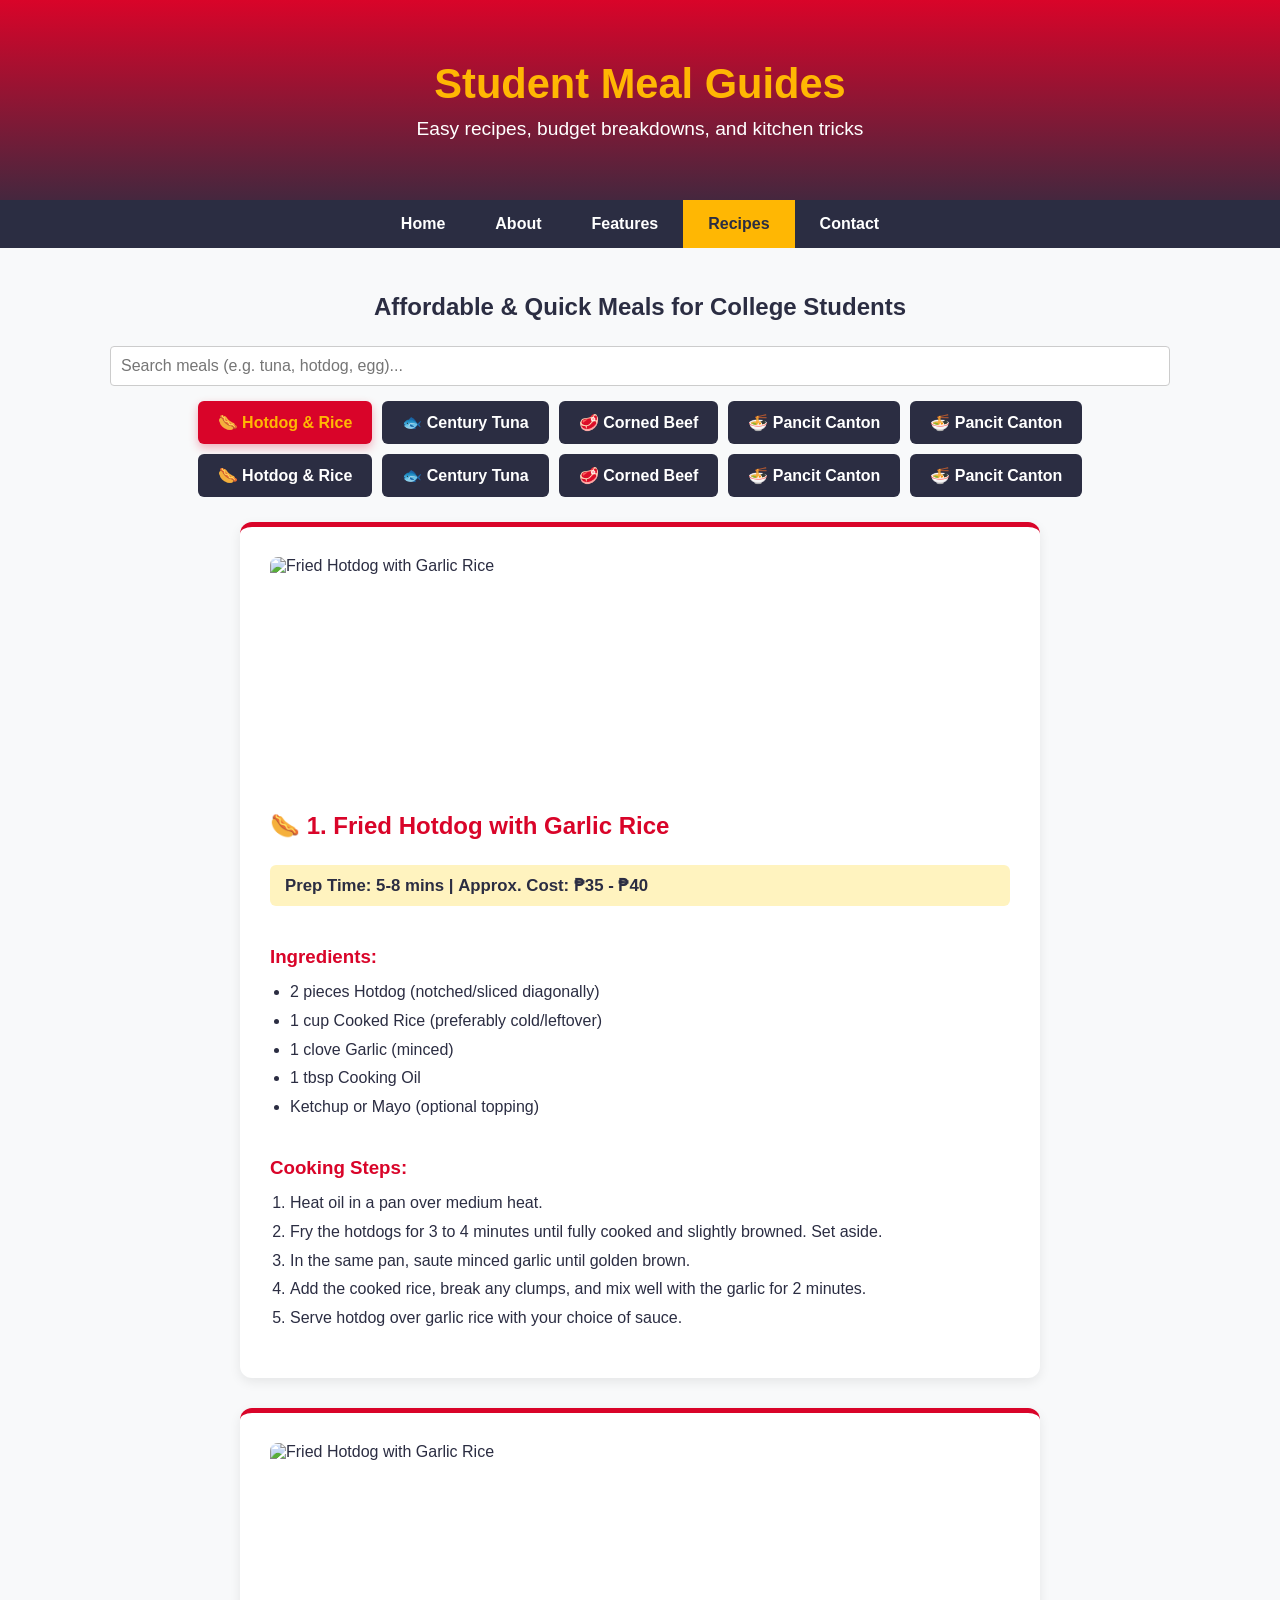
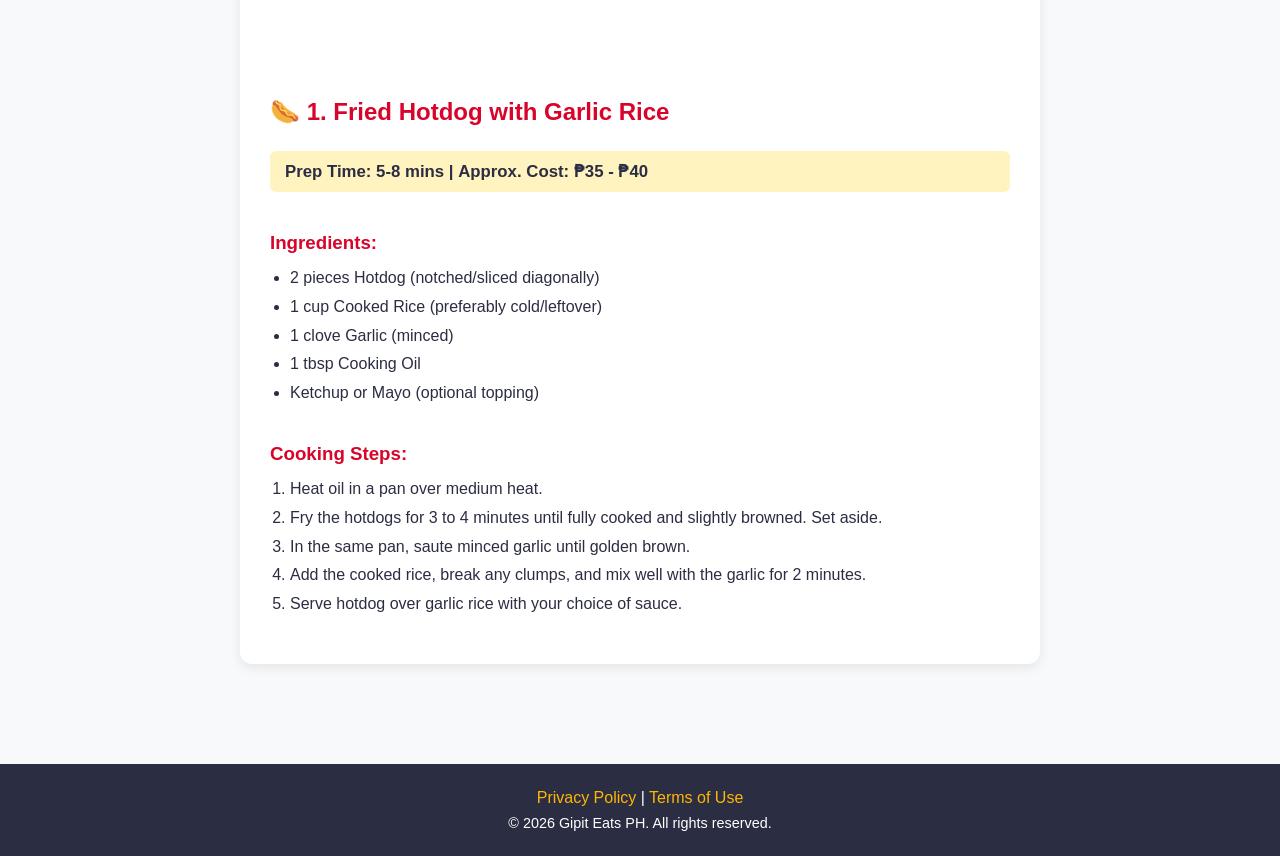
==== recipe.html @ e4b6542c "I already shared the codespace" ====
<!DOCTYPE html>
<html lang="en">
<head>
    <meta charset="UTF-8">
    <meta name="viewport" content="width=device-width, initial-scale=1.0">
    <title>Gipit Eats | Articles & Recipes</title>
    <link rel="stylesheet" href="style.css">
</head>
<body>
    <header>
        <div class="header-image">
            <h1>Student Meal Guides</h1>
            <p>Easy recipes, budget breakdowns, and kitchen tricks</p>
        </div>
        <nav>
            <ul>
                <li><a href="index.html">Home</a></li>
                <li><a href="about.html">About</a></li>
                <li><a href="features.html">Features</a></li>
                <li><a href="recipe.html" class="active">Recipes</a></li>
                <li><a href="contact.html">Contact</a></li>
            </ul>
        </nav>
    </header>
    
    <main>
        <h2 class="page-title">Affordable & Quick Meals for College Students</h2>
        
        <!-- Live Search Box -->
        <div class="search-box">
            <input type="text" id="searchInput" placeholder="Search meals (e.g. tuna, hotdog, egg)...">
        </div>

        <!-- 💡 DAPAT MAY ONCLICK ANG MGA BUTTONS NA ITO -->
        <div class="tab-buttons">
            <button class="tab-btn active" onclick="openRecipe(event, 'tab-one')">🌭 Hotdog & Rice</button>
            <button class="tab-btn" onclick="openRecipe(event, 'tab-two')">🐟 Century Tuna</button>
            <button class="tab-btn" onclick="openRecipe(event, 'tab-three')">🥩 Corned Beef</button>
            <button class="tab-btn" onclick="openRecipe(event, 'tab-four')">🍜 Pancit Canton</button>
            <button class="tab-btn" onclick="openRecipe(event, 'tab-five')">🍜 Pancit Canton</button>
            <button class="tab-btn" onclick="openRecipe(event, 'tab-six')">🌭 Hotdog & Rice</button>
            <button class="tab-btn" onclick="openRecipe(event, 'tab-seven')">🐟 Century Tuna</button>
            <button class="tab-btn" onclick="openRecipe(event, 'tab-eight')">🥩 Corned Beef</button>
            <button class="tab-btn" onclick="openRecipe(event, 'tab-nine')">🍜 Pancit Canton</button>
            <button class="tab-btn" onclick="openRecipe(event, 'tab-ten')">🍜 Pancit Canton</button>
        </div>

        <div id="articleList">
            <!-- TAB 1: Hotdog & Rice -->
            <div id="tab-one" class="tab-content active-tab column">
                <article class="recipe-card">
                    <img src="images/article1.jpg" alt="Fried Hotdog with Garlic Rice">
                    <h2>🌭 1. Fried Hotdog with Garlic Rice</h2>
                    <p class="recipe-meta"><strong>Prep Time:</strong> 5-8 mins | <strong>Approx. Cost:</strong> ₱35 - ₱40</p>
                    <h3>Ingredients:</h3>
                    <ul class="recipe-list">
                        <li>2 pieces Hotdog (notched/sliced diagonally)</li>
                        <li>1 cup Cooked Rice (preferably cold/leftover)</li>
                        <li>1 clove Garlic (minced)</li>
                        <li>1 tbsp Cooking Oil</li>
                        <li>Ketchup or Mayo (optional topping)</li>
                    </ul>
                    <h3>Cooking Steps:</h3>
                    <ol class="recipe-list">
                        <li>Heat oil in a pan over medium heat.</li>
                        <li>Fry the hotdogs for 3 to 4 minutes until fully cooked and slightly browned. Set aside.</li>
                        <li>In the same pan, saute minced garlic until golden brown.</li>
                        <li>Add the cooked rice, break any clumps, and mix well with the garlic for 2 minutes.</li>
                        <li>Serve hotdog over garlic rice with your choice of sauce.</li>
                    </ol>
                </article>
            </div>

            <!-- TAB 2: Century Tuna -->
            <div id="tab-two" class="tab-content column">
                <article class="recipe-card">
                    <img src="images/article2.jpg" alt="Sautéed Century Tuna with Rice">
                    <h2>🐟 2. Century Tuna & Calamansi Combo</h2>
                    <p class="recipe-meta"><strong>Prep Time:</strong> 5 mins | <strong>Approx. Cost:</strong> ₱40 - ₱45</p>
                    <h3>Ingredients:</h3>
                    <ul class="recipe-list">
                        <li>1 can Century Tuna (Flakes in Oil or Hot & Spicy)</li>
                        <li>1 small Onion (chopped)</li>
                        <li>1 clove Garlic (minced)</li>
                        <li>1 cup Warm Cooked Rice</li>
                        <li>Squeeze of Calamansi or Soy Sauce (optional)</li>
                    </ul>
                    <h3>Cooking Steps:</h3>
                    <ol class="recipe-list">
                        <li>Saute garlic and chopped onion in a pan until soft and fragrant.</li>
                        <li>Pour in the entire can of Century Tuna (including the oil for flavor).</li>
                        <li>Stir-fry for 2 to 3 minutes until warm and well combined.</li>
                        <li>(Optional) Add a squeeze of calamansi or a dash of soy sauce for extra zest.</li>
                        <li>Serve hot on top of a fresh bowl of rice.</li>
                    </ol>
                </article>
            </div>

            <!-- TAB 3: Corned Beef -->
            <div id="tab-three" class="tab-content column">
                <article class="recipe-card">
                    <img src="images/article3.jpg" alt="Gisadong Corned Beef with Crispy Potatoes">
                    <h2>🥩 3. Gisadong Corned Beef with Potatoes</h2>
                    <p class="recipe-meta"><strong>Prep Time:</strong> 8-10 mins | <strong>Approx. Cost:</strong> ₱45 - ₱55</p>
                    <h3>Ingredients:</h3>
                    <ul class="recipe-list">
                        <li>1 small can Corned Beef</li>
                        <li>1 small Potato (cut into small cubes)</li>
                        <li>1 small Onion (sliced)</li>
                        <li>1 tbsp Cooking Oil</li>
                        <li>1 cup Cooked Rice</li>
                    </ul>
                    <h3>Cooking Steps:</h3>
                    <ol class="recipe-list">
                        <li>Heat oil in a pan and fry potato cubes until golden and crisp. Set aside.</li>
                        <li>Saute sliced onions until translucent.</li>
                        <li>Add the corned beef and cook for 3 to 4 minutes until hot.</li>
                        <li>Mix the fried potato cubes back into the corned beef.</li>
                        <li>Serve steaming hot alongside warm rice.</li>
                    </ol>
                </article>
            </div>

            <!-- TAB 4: Pancit Canton -->
            <div id="tab-four" class="tab-content column">
                <article class="recipe-card">
                    <img src="images/article4.jpg" alt="Pancit Canton with Egg">
                    <h2>🍜 4. Pancit Canton & Boiled Egg Upgrade</h2>
                    <p class="recipe-meta"><strong>Prep Time:</strong> 5 mins | <strong>Approx. Cost:</strong> ₱30 - ₱45</p>
                    <h3>Ingredients:</h3>
                    <ul class="recipe-list">
                        <li>1-2 packs Pancit Canton (Any flavor)</li>
                        <li>1 Egg (Boiled or fried)</li>
                        <li>Optional: Toasted bread or calamansi</li>
                    </ul>
                    <h3>Cooking Steps:</h3>
                    <ol class="recipe-list">
                        <li>Boil noodles until cooked, then drain water.</li>
                        <li>Mix the seasoning and oil packets thoroughly.</li>
                        <li>Top with a soft-boiled or sunny-side-up egg and serve hot.</li>
                    </ol>
                </article>
            </div>

            <!-- TAB 5: Pancit Canton -->
            <div id="tab-five" class="tab-content column">
                <article class="recipe-card">
                    <img src="images/article4.jpg" alt="Pancit Canton with Egg">
                    <h2>🍜 4. Pancit Canton & Boiled Egg Upgrade</h2>
                    <p class="recipe-meta"><strong>Prep Time:</strong> 5 mins | <strong>Approx. Cost:</strong> ₱30 - ₱45</p>
                    <h3>Ingredients:</h3>
                    <ul class="recipe-list">
                        <li>1-2 packs Pancit Canton (Any flavor)</li>
                        <li>1 Egg (Boiled or fried)</li>
                        <li>Optional: Toasted bread or calamansi</li>
                    </ul>
                    <h3>Cooking Steps:</h3>
                    <ol class="recipe-list">
                        <li>Boil noodles until cooked, then drain water.</li>
                        <li>Mix the seasoning and oil packets thoroughly.</li>
                        <li>Top with a soft-boiled or sunny-side-up egg and serve hot.</li>
                    </ol>
                </article>
            </div>

            <!-- TAB 6: Hotdog & Rice -->
            <div id="tab-six" class="tab-content active-tab column">
                <article class="recipe-card">
                    <img src="images/article1.jpg" alt="Fried Hotdog with Garlic Rice">
                    <h2>🌭 1. Fried Hotdog with Garlic Rice</h2>
                    <p class="recipe-meta"><strong>Prep Time:</strong> 5-8 mins | <strong>Approx. Cost:</strong> ₱35 - ₱40</p>
                    <h3>Ingredients:</h3>
                    <ul class="recipe-list">
                        <li>2 pieces Hotdog (notched/sliced diagonally)</li>
                        <li>1 cup Cooked Rice (preferably cold/leftover)</li>
                        <li>1 clove Garlic (minced)</li>
                        <li>1 tbsp Cooking Oil</li>
                        <li>Ketchup or Mayo (optional topping)</li>
                    </ul>
                    <h3>Cooking Steps:</h3>
                    <ol class="recipe-list">
                        <li>Heat oil in a pan over medium heat.</li>
                        <li>Fry the hotdogs for 3 to 4 minutes until fully cooked and slightly browned. Set aside.</li>
                        <li>In the same pan, saute minced garlic until golden brown.</li>
                        <li>Add the cooked rice, break any clumps, and mix well with the garlic for 2 minutes.</li>
                        <li>Serve hotdog over garlic rice with your choice of sauce.</li>
                    </ol>
                </article>
            </div>

            <!-- TAB 7: Century Tuna -->
            <div id="tab-seven" class="tab-content column">
                <article class="recipe-card">
                    <img src="images/article2.jpg" alt="Sautéed Century Tuna with Rice">
                    <h2>🐟 2. Century Tuna & Calamansi Combo</h2>
                    <p class="recipe-meta"><strong>Prep Time:</strong> 5 mins | <strong>Approx. Cost:</strong> ₱40 - ₱45</p>
                    <h3>Ingredients:</h3>
                    <ul class="recipe-list">
                        <li>1 can Century Tuna (Flakes in Oil or Hot & Spicy)</li>
                        <li>1 small Onion (chopped)</li>
                        <li>1 clove Garlic (minced)</li>
                        <li>1 cup Warm Cooked Rice</li>
                        <li>Squeeze of Calamansi or Soy Sauce (optional)</li>
                    </ul>
                    <h3>Cooking Steps:</h3>
                    <ol class="recipe-list">
                        <li>Saute garlic and chopped onion in a pan until soft and fragrant.</li>
                        <li>Pour in the entire can of Century Tuna (including the oil for flavor).</li>
                        <li>Stir-fry for 2 to 3 minutes until warm and well combined.</li>
                        <li>(Optional) Add a squeeze of calamansi or a dash of soy sauce for extra zest.</li>
                        <li>Serve hot on top of a fresh bowl of rice.</li>
                    </ol>
                </article>
            </div>

            <!-- TAB 8: Corned Beef -->
            <div id="tab-eight" class="tab-content column">
                <article class="recipe-card">
                    <img src="images/article3.jpg" alt="Gisadong Corned Beef with Crispy Potatoes">
                    <h2>🥩 3. Gisadong Corned Beef with Potatoes</h2>
                    <p class="recipe-meta"><strong>Prep Time:</strong> 8-10 mins | <strong>Approx. Cost:</strong> ₱45 - ₱55</p>
                    <h3>Ingredients:</h3>
                    <ul class="recipe-list">
                        <li>1 small can Corned Beef</li>
                        <li>1 small Potato (cut into small cubes)</li>
                        <li>1 small Onion (sliced)</li>
                        <li>1 tbsp Cooking Oil</li>
                        <li>1 cup Cooked Rice</li>
                    </ul>
                    <h3>Cooking Steps:</h3>
                    <ol class="recipe-list">
                        <li>Heat oil in a pan and fry potato cubes until golden and crisp. Set aside.</li>
                        <li>Saute sliced onions until translucent.</li>
                        <li>Add the corned beef and cook for 3 to 4 minutes until hot.</li>
                        <li>Mix the fried potato cubes back into the corned beef.</li>
                        <li>Serve steaming hot alongside warm rice.</li>
                    </ol>
                </article>
            </div>

            <!-- TAB 9: Pancit Canton -->
            <div id="tab-nine" class="tab-content column">
                <article class="recipe-card">
                    <img src="images/article4.jpg" alt="Pancit Canton with Egg">
                    <h2>🍜 4. Pancit Canton & Boiled Egg Upgrade</h2>
                    <p class="recipe-meta"><strong>Prep Time:</strong> 5 mins | <strong>Approx. Cost:</strong> ₱30 - ₱45</p>
                    <h3>Ingredients:</h3>
                    <ul class="recipe-list">
                        <li>1-2 packs Pancit Canton (Any flavor)</li>
                        <li>1 Egg (Boiled or fried)</li>
                        <li>Optional: Toasted bread or calamansi</li>
                    </ul>
                    <h3>Cooking Steps:</h3>
                    <ol class="recipe-list">
                        <li>Boil noodles until cooked, then drain water.</li>
                        <li>Mix the seasoning and oil packets thoroughly.</li>
                        <li>Top with a soft-boiled or sunny-side-up egg and serve hot.</li>
                    </ol>
                </article>
            </div>

            <!-- TAB 10: Pancit Canton -->
            <div id="tab-ten" class="tab-content column">
                <article class="recipe-card">
                    <img src="images/article4.jpg" alt="Pancit Canton with Egg">
                    <h2>🍜 4. Pancit Canton & Boiled Egg Upgrade</h2>
                    <p class="recipe-meta"><strong>Prep Time:</strong> 5 mins | <strong>Approx. Cost:</strong> ₱30 - ₱45</p>
                    <h3>Ingredients:</h3>
                    <ul class="recipe-list">
                        <li>1-2 packs Pancit Canton (Any flavor)</li>
                        <li>1 Egg (Boiled or fried)</li>
                        <li>Optional: Toasted bread or calamansi</li>
                    </ul>
                    <h3>Cooking Steps:</h3>
                    <ol class="recipe-list">
                        <li>Boil noodles until cooked, then drain water.</li>
                        <li>Mix the seasoning and oil packets thoroughly.</li>
                        <li>Top with a soft-boiled or sunny-side-up egg and serve hot.</li>
                    </ol>
                </article>
            </div>

        </div>
    </main>

    <footer>
        <div class="footer-links">
            <a href="#">Privacy Policy</a> | <a href="#">Terms of Use</a>
        </div>
        <p>&copy; 2026 Gipit Eats PH. All rights reserved.</p>
    </footer>

    <script src="script.js"></script>
</body>
</html>
---- style.css ----
/* GLOBAL RESET & BASE STYLES */
* {
    box-sizing: border-box;
    margin: 0;
    padding: 0;
}

body {
    font-family: 'Segoe UI', Tahoma, Geneva, Verdana, sans-serif;
    color: #2b2d42;
    background-color: #f8f9fa;
    min-height: 100vh;
    display: flex;
    flex-direction: column;
}

main {
    flex: 1;
    max-width: 1100px;
    width: 100%;
    margin: 30px auto;
    padding: 0 20px;
}

/* HEADER & BANNER STYLES */
header {
    background-color: #d90429;
    color: #ffffff;
    text-align: center;
}

.header-image {
    background: linear-gradient(rgba(217, 4, 41, 0.8), rgba(43, 45, 66, 0.85)), 
                url('images/hero-banner.jpg') no-repeat center center/cover;
    padding: 60px 20px;
}

.header-image h1 {
    font-size: 2.6rem;
    margin-bottom: 10px;
    color: #ffb703;
}

.header-image p {
    font-size: 1.2rem;
    font-weight: 300;
}

/* NAVIGATION BAR */


nav {
    background-color: #2b2d42;
}

nav ul {
    list-style: none;
    display: flex;
    justify-content: center;
    flex-wrap: wrap;
}

nav a {
    display: block;
    color: #ffffff;
    padding: 15px 25px;
    text-decoration: none;
    font-weight: 600;
    transition: background-color 0.3s ease, color 0.3s ease;
}

nav a:hover, 
nav a.active {
    background-color: #ffb703;
    color: #2b2d42;
}

/* MAIN CONTENT & CARDS */
.intro, .about-section, .contact-container, .calculator-card {
    background: #ffffff;
    padding: 25px;
    border-radius: 8px;
    box-shadow: 0 2px 6px rgba(0,0,0,0.08);
    margin-bottom: 30px;
}

h2 {
    color: #d90429;
    margin-bottom: 15px;
    margin-top: 15px;
}



/* Flexbox 2-Column Section */
.content {
    display: flex;
    flex-wrap: wrap;
    gap: 20px;
}

.column {
    flex: 1 1 calc(50% - 20px);
    display: flex;
}

article {
    background-color: #ffffff;
    border-radius: 8px;
    padding: 20px;
    border-top: 4px solid #ffb703;
    box-shadow: 0 2px 6px rgba(0,0,0,0.08);
    display: flex;
    flex-direction: column;
    width: 100%;
}

article img {
    max-width: 100%;
    height: 220px;
    object-fit: cover;
    border-radius: 6px;
    margin-bottom: 15px;
}

/* Calculator & Search Box Styling */
.calc-input-group, .search-box {
    margin: 15px 0;
    display: flex;
    gap: 10px;
}

.calc-input-group input, .search-box input {
    flex: 1;
    padding: 10px;
    border: 1px solid #ccc;
    border-radius: 4px;
    font-size: 1rem;
}

.calc-input-group button {
    background-color: #d90429;
    color: white;
    border: none;
    padding: 10px 20px;
    border-radius: 4px;
    font-weight: bold;
    cursor: pointer;
}

.calc-result-text {
    font-weight: bold;
    color: #0d6efd;
    margin-top: 10px;
}

/* ANIMATED GLOW BORDER CARD EFFECT */
.glow-card {
    position: relative;
    border-radius: 12px;
    overflow: hidden;
    display: flex;
    align-items: center;
    justify-content: center;
    padding: 3px; /* Ito ang magsisilbing kapal ng umiikot na border */
    background: transparent;
    box-shadow: 0 4px 15px rgba(0,0,0,0.2);
}

/* Ang umiikot na background layer */
.glow-card::before {
    content: '';
    position: absolute;
    width: 150%;
    height: 150%;
    background: linear-gradient(180deg, yellow, #ffb703, #d90429, #d90429, #ffb703, yellow);
    animation: rotateGlow 10s linear infinite;
    z-index: 0;
}

/* Ang mismong laman ng card sa loob para hindi matakpan */
.glow-card-content {
    position: relative;
    background-color: #ffffff; /* O kung gusto mo ay dark charcoal: #2b2d42 */
    color: #2b2d42;
    padding: 25px;
    border-radius: 10px;
    width: 100%;
    height: 100%;
    z-index: 1;
}

@keyframes rotateGlow {
    from {
        transform: rotate(0deg);
    }
    to {
        transform: rotate(360deg);
    }
}

/* View More Recipes Button */
.view-more-container {
    text-align: center;
    margin: 30px 0 40px;
}

.view-more-btn {
    display: inline-block;
    background-color: #d90429;
    color: #ffffff;
    padding: 12px 28px;
    border-radius: 6px;
    text-decoration: none;
    font-size: 1rem;
    font-weight: bold;
    transition: background-color 0.3s ease,
                transform 0.3s ease;
}

.view-more-btn:hover {
    background-color: #2b2d42;
    color: #ffb703;
    transform: translateY(-3px);
}

/* ARTICLES & INTERACTIVE RECIPE TABS STYLING */
.page-title {
    text-align: center;
    color: #2b2d42;
    margin-bottom: 25px;
}

.tab-buttons {
    display: flex;
    justify-content: center;
    gap: 10px;
    margin-bottom: 25px;
    flex-wrap: wrap;
}

.tab-btn {
    background-color: #2b2d42;
    color: #ffffff;
    border: none;
    padding: 12px 20px;
    font-size: 1rem;
    font-weight: bold;
    border-radius: 6px;
    cursor: pointer;
    transition: all 0.3s ease;
}

.tab-btn:hover {
    background-color: #d90429;
}

.tab-btn.active {
    background-color: #d90429;
    color: #ffb703;
    box-shadow: 0 4px 10px rgba(217, 4, 41, 0.3);
}

.tab-content {
    display: none;
}

.tab-content.active-tab {
    display: block;
    animation: fadeIn 0.4s ease-in-out;
}

.recipe-card {
    background: #ffffff;
    padding: 30px;
    border-radius: 12px;
    box-shadow: 0 4px 12px rgba(0,0,0,0.08);
    border-top: 5px solid #d90429;
    max-width: 800px;
    margin: 0 auto 30px auto;
}

.recipe-card img {
    width: 100%;
    max-height: 350px;
    object-fit: cover;
    border-radius: 8px;
    margin-bottom: 20px;
}

.recipe-meta {
    font-size: 1.05rem;
    background-color: #fff3bf;
    padding: 10px 15px;
    border-radius: 6px;
    display: inline-block;
    margin: 10px 0 20px 0;
    color: #2b2d42;
    font-weight: 600;
}

.recipe-card h3 {
    color: #d90429;
    margin-top: 20px;
    margin-bottom: 10px;
}

.recipe-list {
    margin-left: 20px;
    margin-bottom: 15px;
    line-height: 1.8;
}

@keyframes fadeIn {
    from { opacity: 0; transform: translateY(10px); }
    to { opacity: 1; transform: translateY(0); }
}

/* FEATURE SECTION STYLING */
.features-section {
    text-align: center;
}

.features-container {
    display: grid;
    grid-template-columns: repeat(4, minmax(0, 1fr));
    gap: 18px;
    margin-top: 80px;
}

.feature-card {
    background-color: white;
    padding: 22px 16px;
    border-radius: 12px;
    transition: transform 0.3s ease;
}

.feature-card:hover {
    transform: translateY(-5px);
}


.feature-card h3 {
    color: #d90429;
}

/* CONTACT FORM STYLING */
.contact-container {
    max-width: 850px;
    margin-left: auto;
    margin-right: auto;
}

.contact-container > h2 {
    margin-top: 0;
}

.contact-container > p {
    margin-bottom: 20px;
}

.contact-form h3 {
    color: #d90429;
    margin-top: 10px;
    margin-bottom: 5px;
}

.contact-form hr {
    border: 0;
    border-top: 1px solid #ddd;
    margin: 15px 0;
}

.contact-form input,
.contact-form textarea {
    width: 100%;
    padding: 12px;
    border: 1px solid #ccc;
    border-radius: 6px;
    font-family: inherit;
    font-size: 1rem;
    margin-bottom: 12px;
}

.contact-form input[type="file"] {
    background-color: #f8f9fa;
}

.contact-form button {
    margin-top: 10px;
    padding: 14px;
    background-color: #d90429;
    color: white;
    border: none;
    border-radius: 6px;
    font-weight: bold;
    cursor: pointer;
    width: 100%;
}

.contact-form button:hover {
    background-color: #2b2d42;
}

/* FOOTER */
footer {
    background-color: #2b2d42;
    color: #ffffff;
    text-align: center;
    padding: 25px;
    margin-top: 40px;
}

footer a {
    color: #ffb703;
    text-decoration: none;
}

footer p {
    margin-top: 8px;
    font-size: 0.9rem;
}

/* RESPONSIVE DESIGN (MEDIA QUERY) */
@media (max-width: 768px) {
    .column {
        flex: 1 1 100%;
    }

    nav ul {
        flex-direction: column;
    }

    nav a {
        text-align: center;
        border-bottom: 1px solid rgba(255, 255, 255, 0.1);
    }

    .features-container {
        grid-template-columns: repeat(2, minmax(0, 1fr));
    }
}
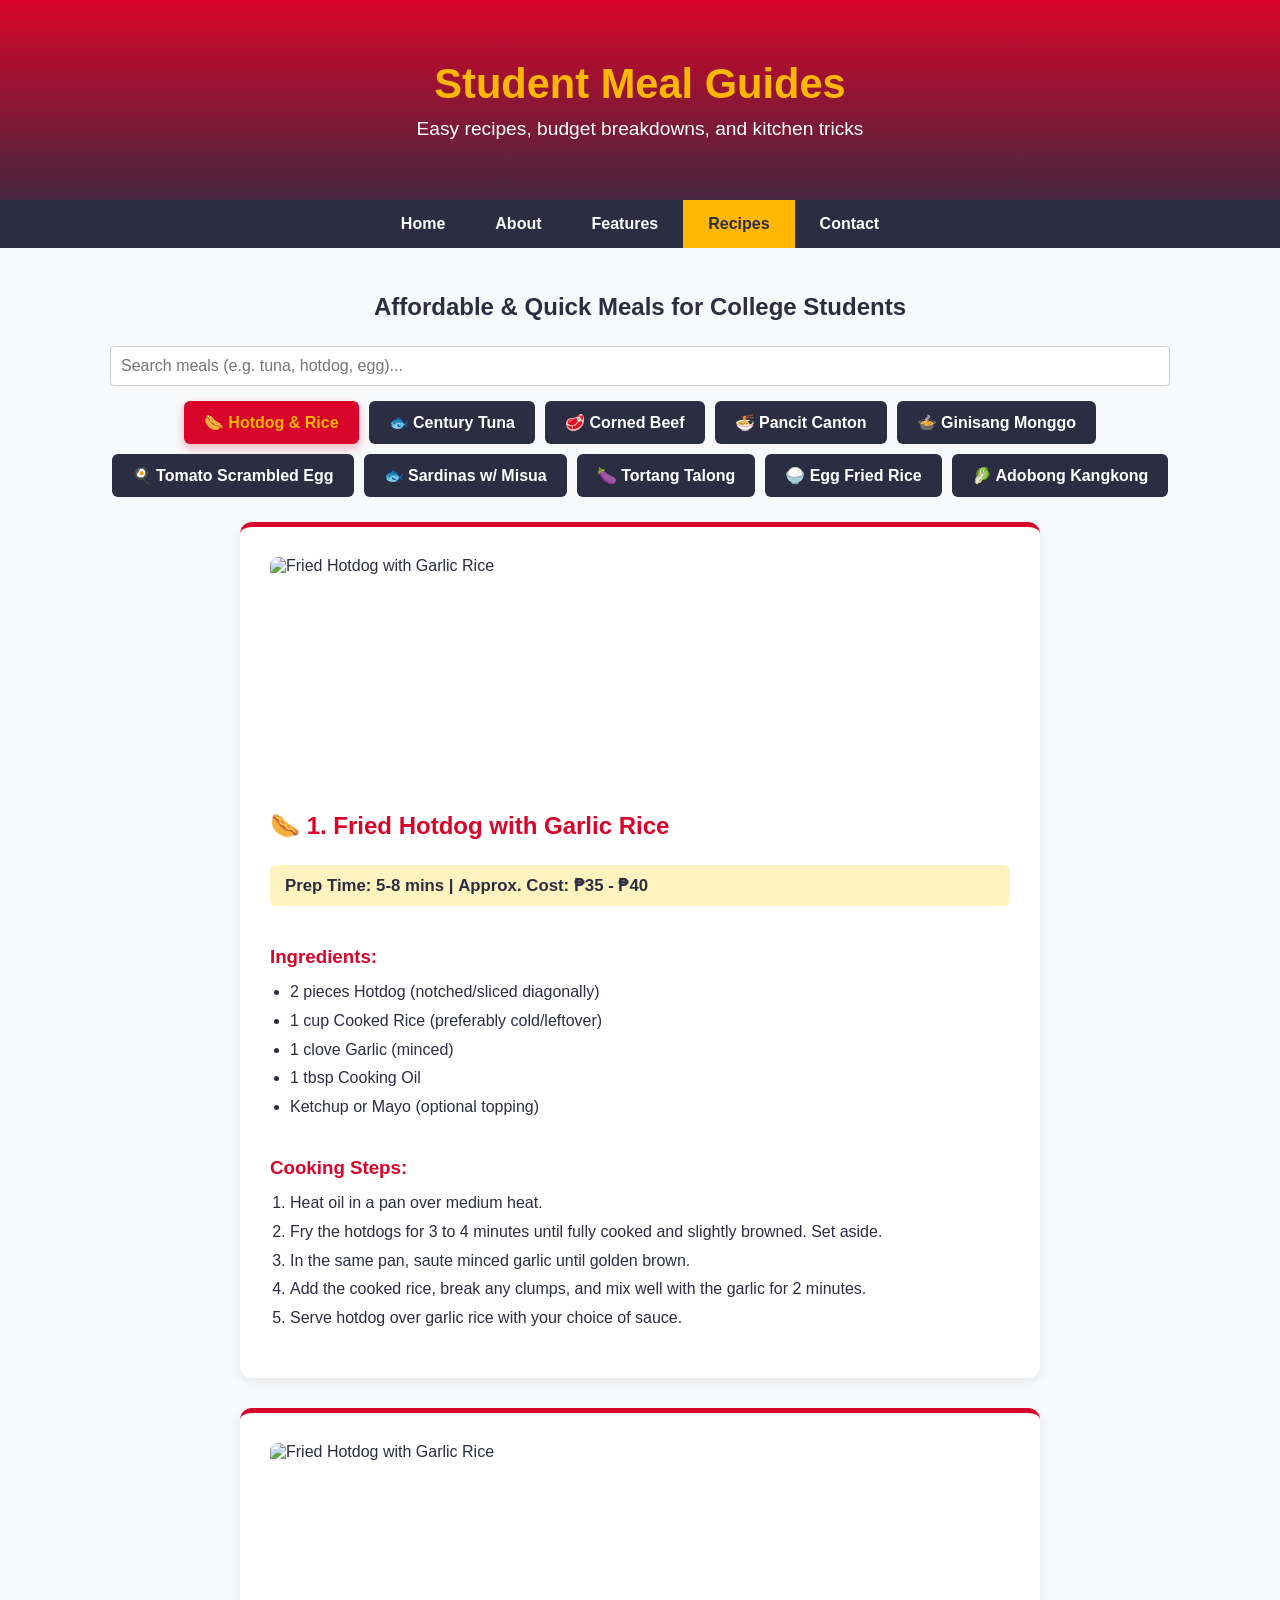
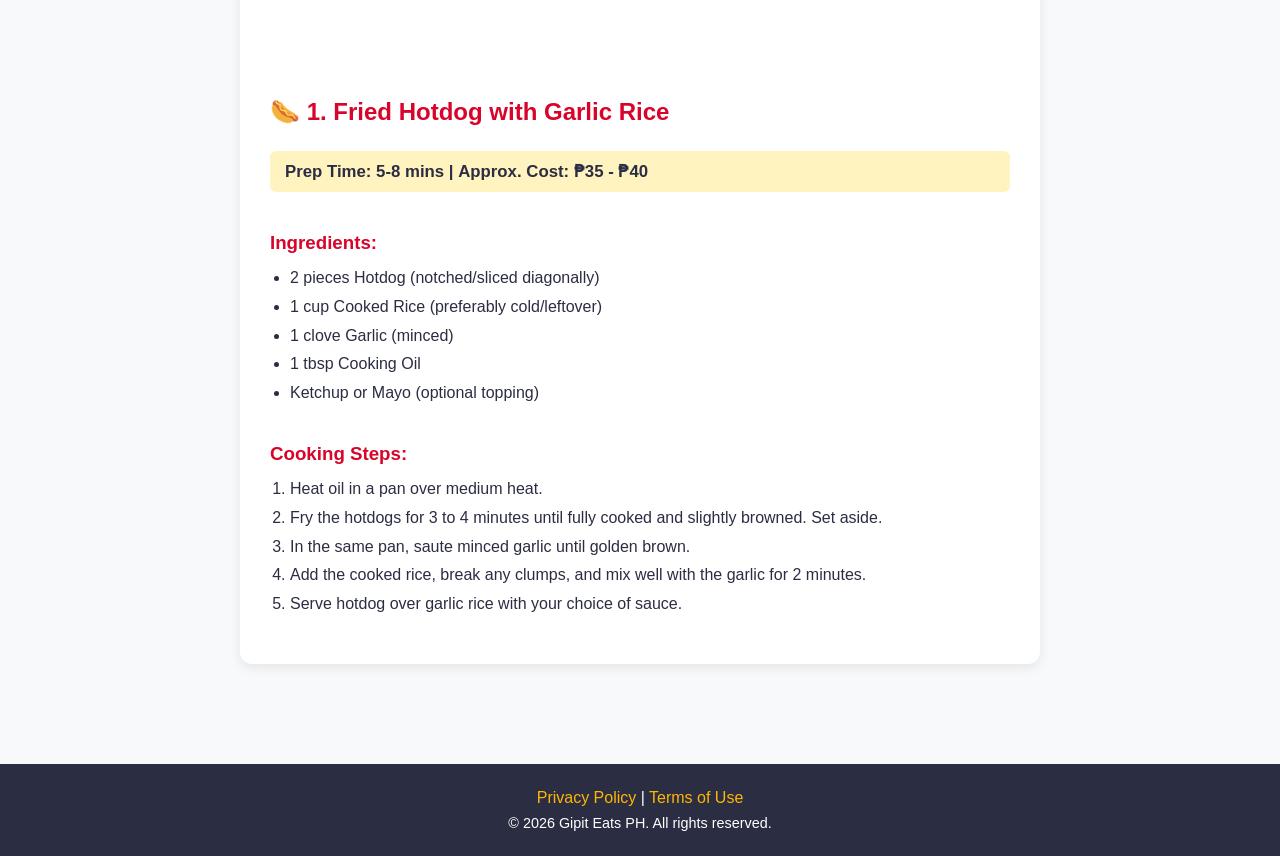
==== commit 6e64082b: "edited recipes" ====
--- a/recipe.html
+++ b/recipe.html
@@ -37,12 +37,12 @@
             <button class="tab-btn" onclick="openRecipe(event, 'tab-two')">🐟 Century Tuna</button>
             <button class="tab-btn" onclick="openRecipe(event, 'tab-three')">🥩 Corned Beef</button>
             <button class="tab-btn" onclick="openRecipe(event, 'tab-four')">🍜 Pancit Canton</button>
-            <button class="tab-btn" onclick="openRecipe(event, 'tab-five')">🍜 Pancit Canton</button>
-            <button class="tab-btn" onclick="openRecipe(event, 'tab-six')">🌭 Hotdog & Rice</button>
-            <button class="tab-btn" onclick="openRecipe(event, 'tab-seven')">🐟 Century Tuna</button>
-            <button class="tab-btn" onclick="openRecipe(event, 'tab-eight')">🥩 Corned Beef</button>
-            <button class="tab-btn" onclick="openRecipe(event, 'tab-nine')">🍜 Pancit Canton</button>
-            <button class="tab-btn" onclick="openRecipe(event, 'tab-ten')">🍜 Pancit Canton</button>
+            <button class="tab-btn" onclick="openRecipe(event, 'tab-five')">🍲 Ginisang Monggo</button>
+            <button class="tab-btn" onclick="openRecipe(event, 'tab-six')">🍳 Tomato Scrambled Egg</button>
+            <button class="tab-btn" onclick="openRecipe(event, 'tab-seven')">🐟 Sardinas w/ Misua</button>
+            <button class="tab-btn" onclick="openRecipe(event, 'tab-eight')">🍆 Tortang Talong</button>
+            <button class="tab-btn" onclick="openRecipe(event, 'tab-nine')">🍚 Egg Fried Rice</button>
+            <button class="tab-btn" onclick="openRecipe(event, 'tab-ten')">🥬 Adobong Kangkong</button>
         </div>
 
         <div id="articleList">
